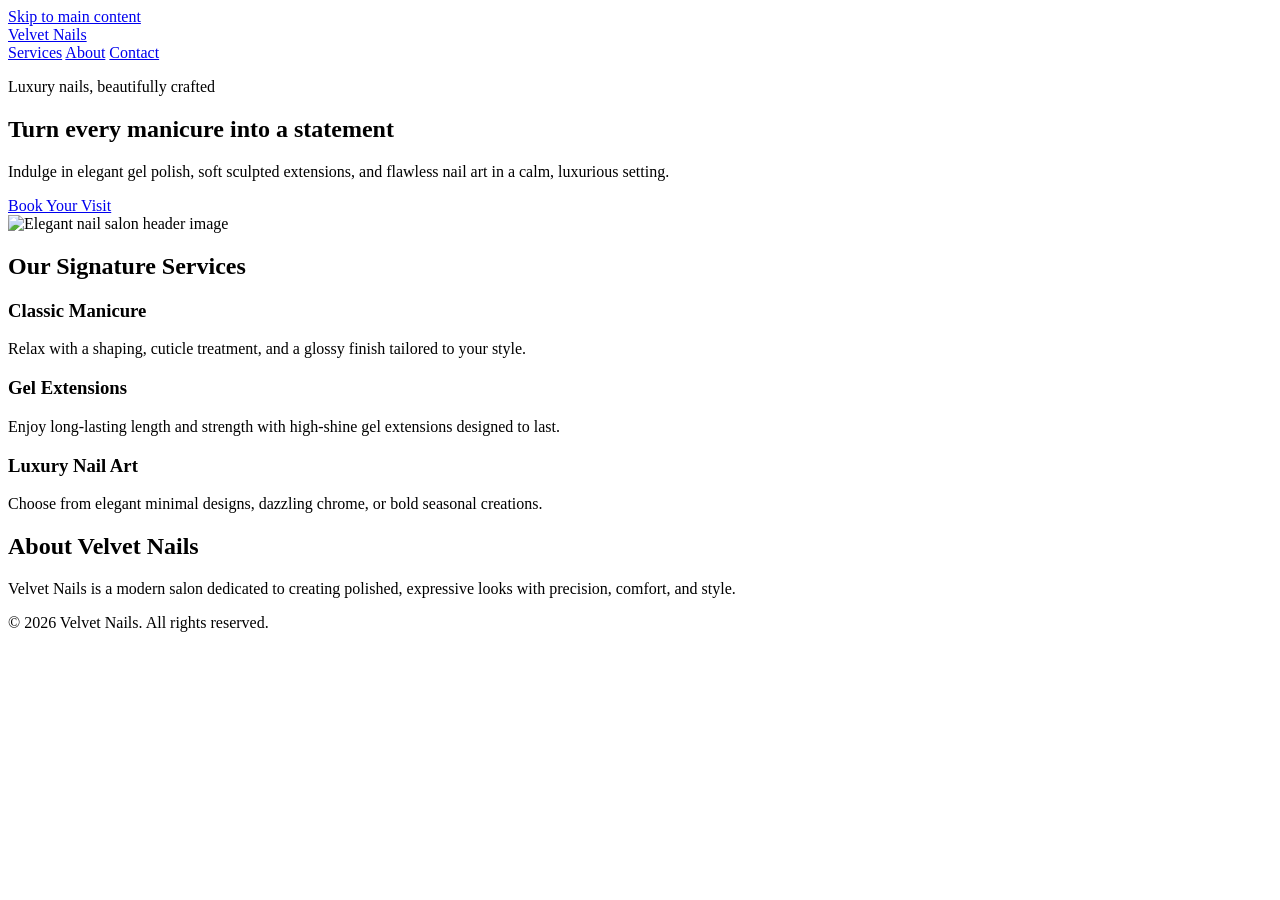
==== practise/index.html @ 0b9437a8 "Adding files and folders" ====
<!DOCTYPE html>
<html lang="en">
  <head>
    <meta charset="UTF-8" />
    <meta name="viewport" content="width=device-width, initial-scale=1.0" />
    <meta property="og:title" content="Velvet Nails Salon" />
    <meta property="og:description" content="Luxury nails, beautifully crafted in a calm and elegant salon setting." />
    <meta property="og:image" content="images/header.png" />
    <meta property="og:type" content="website" />
    <meta name="twitter:card" content="summary_large_image" />
    <meta name="twitter:title" content="Velvet Nails Salon" />
    <meta name="twitter:description" content="Luxury nails, beautifully crafted in a calm and elegant salon setting." />
    <meta name="twitter:image" content="images/header.png" />
    <title>Velvet Nails Salon</title>
    <link rel="stylesheet" href="../src/style.css" />
  </head>
  <body id="top">
    <a class="skip-link" href="#main-content">Skip to main content</a>
    <header class="navbar">
      <a class="brand" href="#top">Velvet Nails</a>
      <nav aria-label="Primary">
        <a href="#services">Services</a>
        <a href="#about">About</a>
        <a href="#contact">Contact</a>
      </nav>
    </header>

    <main id="main-content">
      <section class="hero" aria-labelledby="hero-title">
        <div class="hero-content">
          <div class="hero-text">
            <p class="eyebrow">Luxury nails, beautifully crafted</p>
            <h1 id="hero-title">Turn every manicure into a statement</h1>
            <p>
              Indulge in elegant gel polish, soft sculpted extensions, and flawless nail art in a calm, luxurious setting.
            </p>
            <a class="btn" href="#services">Book Your Visit</a>
          </div>
          <img
            class="hero-image"
            src="images/header.png"
            alt="Elegant nail salon header image"
          />
        </div>
      </section>

      <section id="services" class="features" aria-labelledby="services-title">
        <h2 id="services-title">Our Signature Services</h2>
        <div class="card-grid">
          <article class="card">
            <h3>Classic Manicure</h3>
            <p>Relax with a shaping, cuticle treatment, and a glossy finish tailored to your style.</p>
          </article>
          <article class="card">
            <h3>Gel Extensions</h3>
            <p>Enjoy long-lasting length and strength with high-shine gel extensions designed to last.</p>
          </article>
          <article class="card">
            <h3>Luxury Nail Art</h3>
            <p>Choose from elegant minimal designs, dazzling chrome, or bold seasonal creations.</p>
          </article>
        </div>
      </section>

      <section id="about" class="about" aria-labelledby="about-title">
        <h2 id="about-title">About Velvet Nails</h2>
        <p>
          Velvet Nails is a modern salon dedicated to creating polished, expressive looks with precision, comfort, and style.
        </p>
      </section>
    </main>

    <footer id="contact" class="footer">
      <p>© 2026 Velvet Nails. All rights reserved.</p>
    </footer>
  </body>
</html>
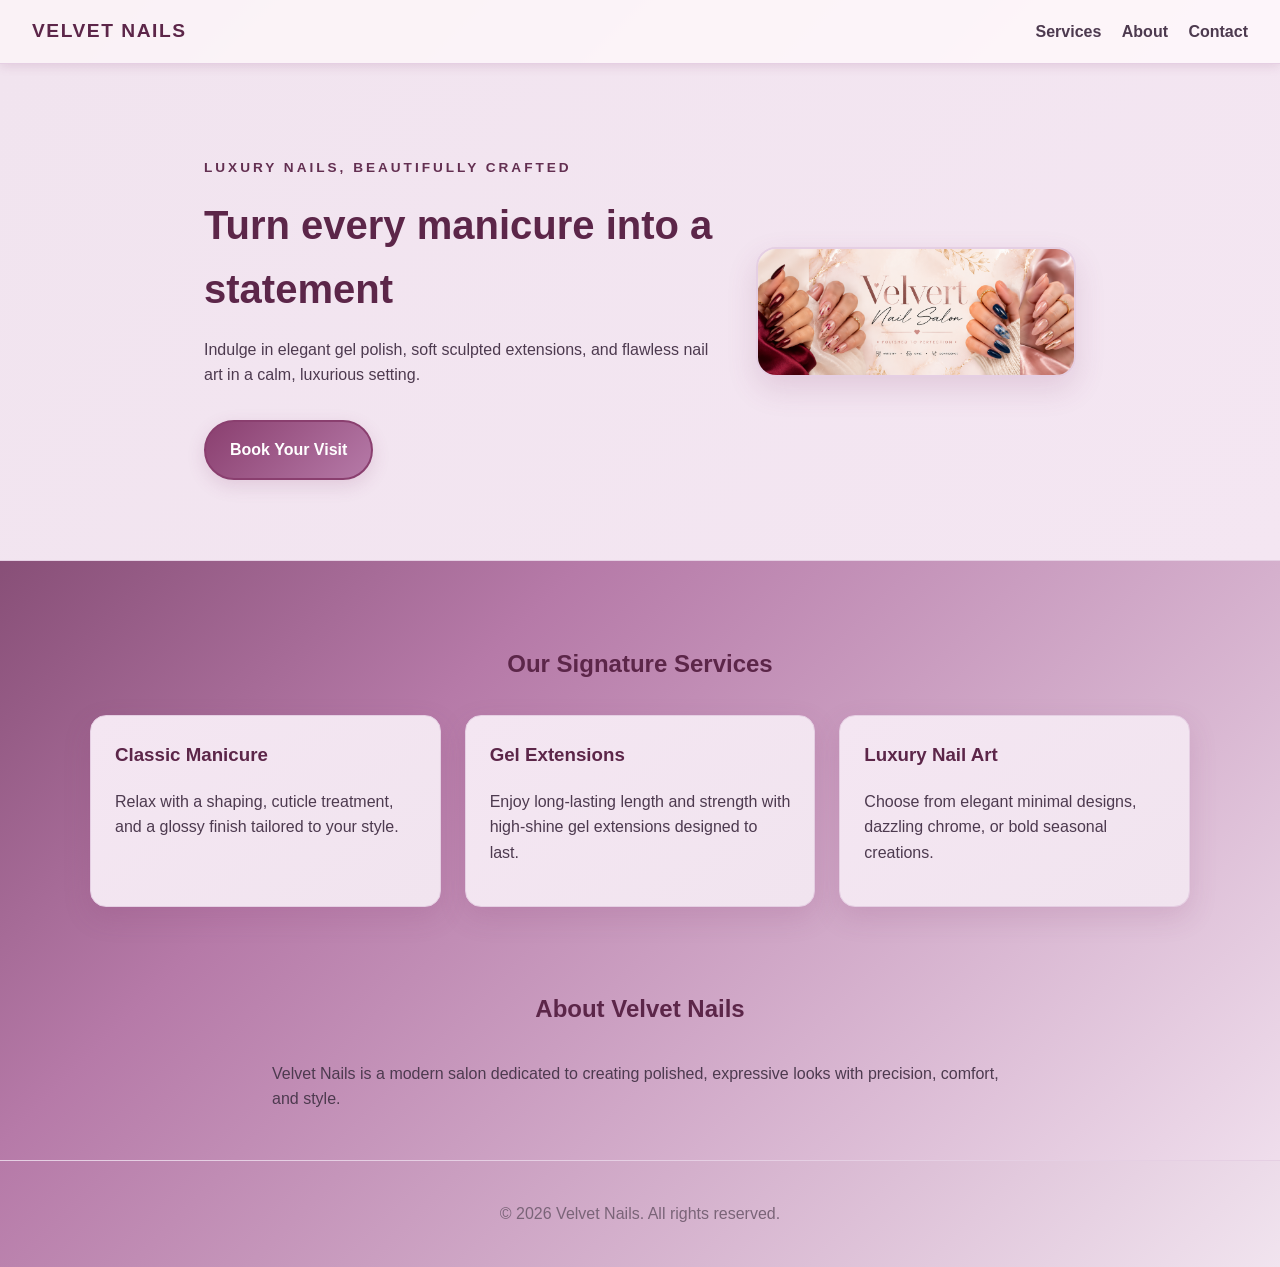
==== commit 8408652e: "Adding thumbnail" ====
--- a/practise/index.html
+++ b/practise/index.html
@@ -3,15 +3,13 @@
   <head>
     <meta charset="UTF-8" />
     <meta name="viewport" content="width=device-width, initial-scale=1.0" />
-    <meta property="og:title" content="Velvet Nails Salon" />
+    <title>Velvet Nails Salon</title>
+    <link rel="stylesheet" href="src/style.css">
+   <meta property="og:title" content="Velvet Nails Salon" />
     <meta property="og:description" content="Luxury nails, beautifully crafted in a calm and elegant salon setting." />
     <meta property="og:image" content="images/header.png" />
     <meta property="og:type" content="website" />
-    <meta name="twitter:card" content="summary_large_image" />
-    <meta name="twitter:title" content="Velvet Nails Salon" />
-    <meta name="twitter:description" content="Luxury nails, beautifully crafted in a calm and elegant salon setting." />
-    <meta name="twitter:image" content="images/header.png" />
-    <title>Velvet Nails Salon</title>
+    
     <link rel="stylesheet" href="../src/style.css" />
   </head>
   <body id="top">
--- a/src/style.css
+++ b/src/style.css
@@ -0,0 +1,307 @@
+:root {
+  color-scheme: light;
+  --bg: #f9f2f8;
+  --surface: #fffdfd;
+  --text: #4d3a4f;
+  --muted: #7a6478;
+  --accent: #d8b3d7;
+  --accent-dark: #8a3f6f;
+  --accent-strong: #a84e82;
+  --accent-soft: #f1e4ef;
+  --border: #e5cfe3;
+  --shadow: rgba(138, 63, 111, 0.16);
+  --velvet-deep: #5c2649;
+  --velvet-mid: #b67aa8;
+  --velvet-light: #f4e6f2;
+}
+
+* {
+  box-sizing: border-box;
+}
+
+html {
+  scroll-behavior: smooth;
+}
+
+body {
+  margin: 0;
+  font-family: Arial, Helvetica, sans-serif;
+  line-height: 1.6;
+  color: var(--text);
+  background: linear-gradient(135deg, var(--velvet-deep) 0%, var(--velvet-mid) 45%, var(--velvet-light) 100%);
+}
+
+a:hover,
+a:focus-visible,
+.btn:hover,
+.btn:focus-visible {
+  transition: all 0.2s ease;
+}
+
+a:focus-visible,
+.btn:focus-visible {
+  outline: 3px solid var(--accent-dark);
+  outline-offset: 3px;
+}
+
+.skip-link {
+  position: absolute;
+  left: -9999px;
+  top: auto;
+  background: var(--accent-dark);
+  color: #fff;
+  padding: 0.75rem 1rem;
+  z-index: 1000;
+  border-radius: 0 0 0.5rem 0;
+}
+
+.skip-link:focus {
+  left: 0;
+  top: 0;
+}
+
+.navbar {
+  position: sticky;
+  top: 0;
+  z-index: 10;
+  display: flex;
+  justify-content: space-between;
+  align-items: center;
+  padding: 1rem 2rem;
+  background: rgba(255, 249, 252, 0.97);
+  border-bottom: 1px solid var(--border);
+  box-shadow: 0 2px 10px var(--shadow);
+}
+
+.brand {
+  font-size: 1.2rem;
+  font-weight: 700;
+  color: var(--velvet-deep);
+  text-decoration: none;
+  letter-spacing: 0.08em;
+  text-transform: uppercase;
+}
+
+nav a {
+  margin-left: 1rem;
+  color: var(--text);
+  text-decoration: none;
+  font-weight: 600;
+}
+
+nav a:hover,
+nav a:focus-visible {
+  color: var(--velvet-deep);
+}
+
+.hero {
+  padding: 5rem 2rem;
+  background: linear-gradient(135deg, var(--accent-soft) 0%, var(--velvet-light) 100%);
+  color: var(--text);
+  text-align: center;
+  border-bottom: 1px solid var(--border);
+}
+
+.hero-content {
+  max-width: 1100px;
+  margin: 0 auto;
+  display: flex;
+  align-items: center;
+  justify-content: center;
+  gap: 2rem;
+  text-align: left;
+}
+
+.hero-text {
+  flex: 1 1 0;
+  max-width: 520px;
+}
+
+.hero-image {
+  flex: 0 0 320px;
+  max-width: 320px;
+  width: 100%;
+  height: auto;
+  border-radius: 1.25rem;
+  box-shadow: 0 12px 30px var(--shadow);
+  border: 2px solid var(--border);
+}
+
+.eyebrow {
+  text-transform: uppercase;
+  letter-spacing: 0.22em;
+  font-size: 0.85rem;
+  font-weight: 700;
+  color: var(--velvet-deep);
+  opacity: 0.95;
+}
+
+.hero h1 {
+  font-size: 2.5rem;
+  margin: 0.3rem 0 1rem;
+  color: var(--velvet-deep);
+}
+
+.btn {
+  display: inline-block;
+  margin-top: 1rem;
+  padding: 0.95rem 1.5rem;
+  background: linear-gradient(135deg, var(--accent-dark), var(--velvet-mid));
+  color: #fff;
+  border: 2px solid var(--accent-dark);
+  border-radius: 999px;
+  text-decoration: none;
+  font-weight: 700;
+  box-shadow: 0 6px 18px var(--shadow);
+}
+
+.btn:hover,
+.btn:focus-visible {
+  background: linear-gradient(135deg, var(--velvet-mid), var(--accent-dark));
+  border-color: var(--velvet-mid);
+}
+
+.features {
+  padding: 4rem 2rem;
+}
+
+.features h2,
+.about h2 {
+  text-align: center;
+  margin-bottom: 2rem;
+  color: var(--velvet-deep);
+}
+
+.card-grid {
+  display: grid;
+  grid-template-columns: repeat(3, minmax(0, 1fr));
+  gap: 1.5rem;
+  max-width: 1100px;
+  margin: 0 auto;
+}
+
+.card {
+  padding: 1.5rem;
+  background: linear-gradient(145deg, var(--velvet-light) 0%, var(--accent-soft) 100%);
+  border: 1px solid var(--border);
+  border-radius: 1rem;
+  box-shadow: 0 10px 28px var(--shadow);
+
+
+}
+
+.card h3 {
+  margin-top: 0;
+  color: var(--velvet-deep);
+}
+
+.about {
+  max-width: 800px;
+  margin: 0 auto 3rem;
+  padding: 0 2rem;
+  color: var(--text);
+}
+
+.footer {
+  text-align: center;
+  padding: 1.5rem 2rem;
+  color: var(--muted);
+  background: linear-gradient(135deg, var(--velvet-mid) 0%, var(--accent-soft) 100%);
+  border-top: 1px solid var(--border);
+}
+
+@media (max-width: 900px) {
+  .card-grid {
+    grid-template-columns: repeat(2, minmax(0, 1fr));
+  }
+
+  .hero-content {
+    flex-direction: column;
+    text-align: center;
+  }
+
+  .hero-text {
+    max-width: 680px;
+  }
+
+  .hero-image {
+    flex-basis: auto;
+    max-width: 280px;
+  }
+}
+
+@media (max-width: 768px) {
+  .navbar {
+    flex-direction: column;
+    align-items: flex-start;
+    gap: 0.6rem;
+    padding: 1rem 1.25rem;
+  }
+
+  nav {
+    display: flex;
+    flex-wrap: wrap;
+    gap: 0.75rem 1rem;
+  }
+
+  nav a {
+    margin-left: 0;
+  }
+
+  .hero {
+    padding: 4rem 1.25rem;
+  }
+
+  .hero h1 {
+    font-size: 2rem;
+  }
+
+  .features,
+  .about {
+    padding-left: 1.25rem;
+    padding-right: 1.25rem;
+  }
+
+  .card-grid {
+    grid-template-columns: 1fr;
+  }
+
+  .card {
+    padding: 1.25rem;
+  }
+}
+
+@media (max-width: 480px) {
+  .brand {
+    font-size: 1.05rem;
+  }
+
+  .hero {
+    padding: 3rem 1rem;
+  }
+
+  .hero h1 {
+    font-size: 1.7rem;
+  }
+
+  .eyebrow {
+    font-size: 0.75rem;
+    letter-spacing: 0.16em;
+  }
+
+  .btn {
+    width: 100%;
+    text-align: center;
+  }
+
+  .navbar {
+    padding: 0.9rem 1rem;
+  }
+
+  .features,
+  .about,
+  .footer {
+    padding-left: 1rem;
+    padding-right: 1rem;
+  }
+}
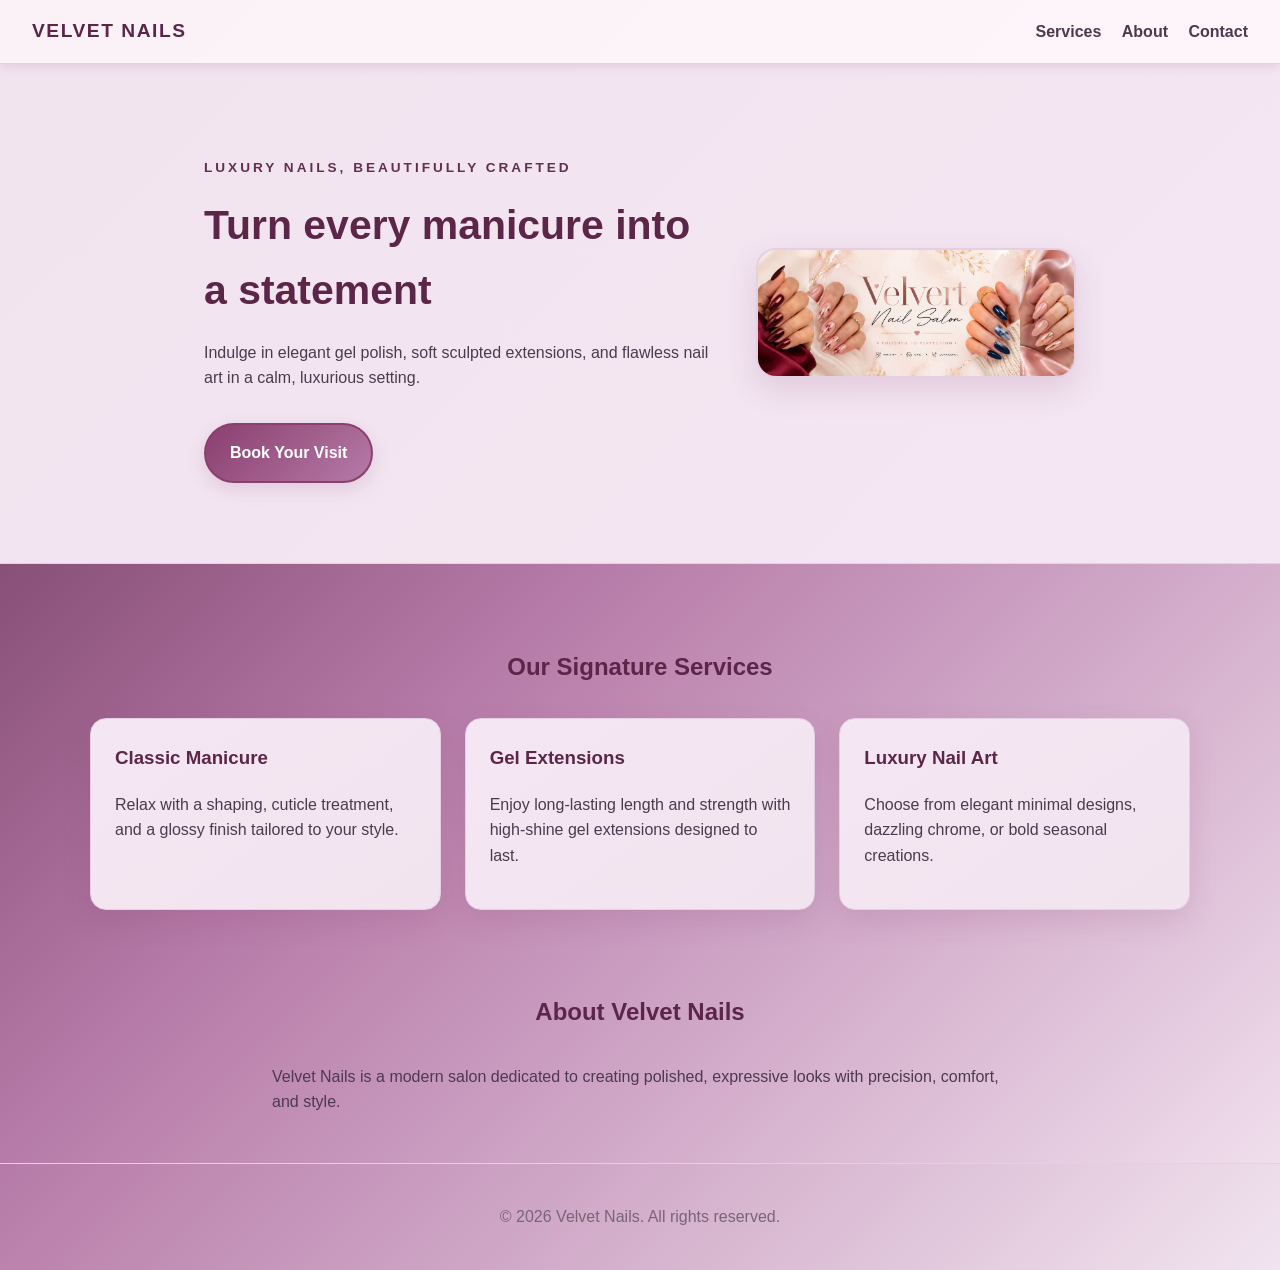
==== commit 2df6523a: "Adding thumbnail" ====
--- a/practise/index.html
+++ b/practise/index.html
@@ -4,13 +4,19 @@
     <meta charset="UTF-8" />
     <meta name="viewport" content="width=device-width, initial-scale=1.0" />
     <title>Velvet Nails Salon</title>
-    <link rel="stylesheet" href="src/style.css">
-   <meta property="og:title" content="Velvet Nails Salon" />
-    <meta property="og:description" content="Luxury nails, beautifully crafted in a calm and elegant salon setting." />
-    <meta property="og:image" content="images/header.png" />
+    <link rel="stylesheet" href="../src/style.css" />
+    <meta property="og:image" content="images/thumbnail.jpeg" />
+    <meta property="og:image:alt" content="Elegant nail salon header image" />
+    <meta property="og:image:width" content="1200" />
+    <meta property="og:image:height" content="600" />
+
+    <!-- <meta name="description" content="Velvet Nails Salon offers luxury manicures, gel extensions, and elegant nail art in a calm salon setting." />
+    <meta property="og:title" content="Velvet Nails Salon" />
     <meta property="og:type" content="website" />
+    <meta name="twitter:card" content="summary_large_image" />
+    <meta name="twitter:image" content="images/thumbnail.jpeg" /> -->
     
-    <link rel="stylesheet" href="../src/style.css" />
+    
   </head>
   <body id="top">
     <a class="skip-link" href="#main-content">Skip to main content</a>
@@ -38,6 +44,7 @@
             class="hero-image"
             src="images/header.png"
             alt="Elegant nail salon header image"
+            loading="eager"
           />
         </div>
       </section>
--- a/src/style.css
+++ b/src/style.css
@@ -29,6 +29,7 @@
   line-height: 1.6;
   color: var(--text);
   background: linear-gradient(135deg, var(--velvet-deep) 0%, var(--velvet-mid) 45%, var(--velvet-light) 100%);
+  min-height: 100vh;
 }
 
 a:hover,
@@ -42,6 +43,12 @@
 .btn:focus-visible {
   outline: 3px solid var(--accent-dark);
   outline-offset: 3px;
+}
+
+img {
+  max-width: 100%;
+  height: auto;
+  display: block;
 }
 
 .skip-link {
@@ -100,6 +107,7 @@
   color: var(--text);
   text-align: center;
   border-bottom: 1px solid var(--border);
+  overflow: hidden;
 }
 
 .hero-content {
@@ -137,7 +145,7 @@
 }
 
 .hero h1 {
-  font-size: 2.5rem;
+  font-size: clamp(1.8rem, 3.2vw, 2.6rem);
   margin: 0.3rem 0 1rem;
   color: var(--velvet-deep);
 }
@@ -186,8 +194,6 @@
   border: 1px solid var(--border);
   border-radius: 1rem;
   box-shadow: 0 10px 28px var(--shadow);
-
-
 }
 
 .card h3 {
@@ -304,4 +310,4 @@
     padding-left: 1rem;
     padding-right: 1rem;
   }
-}
+}
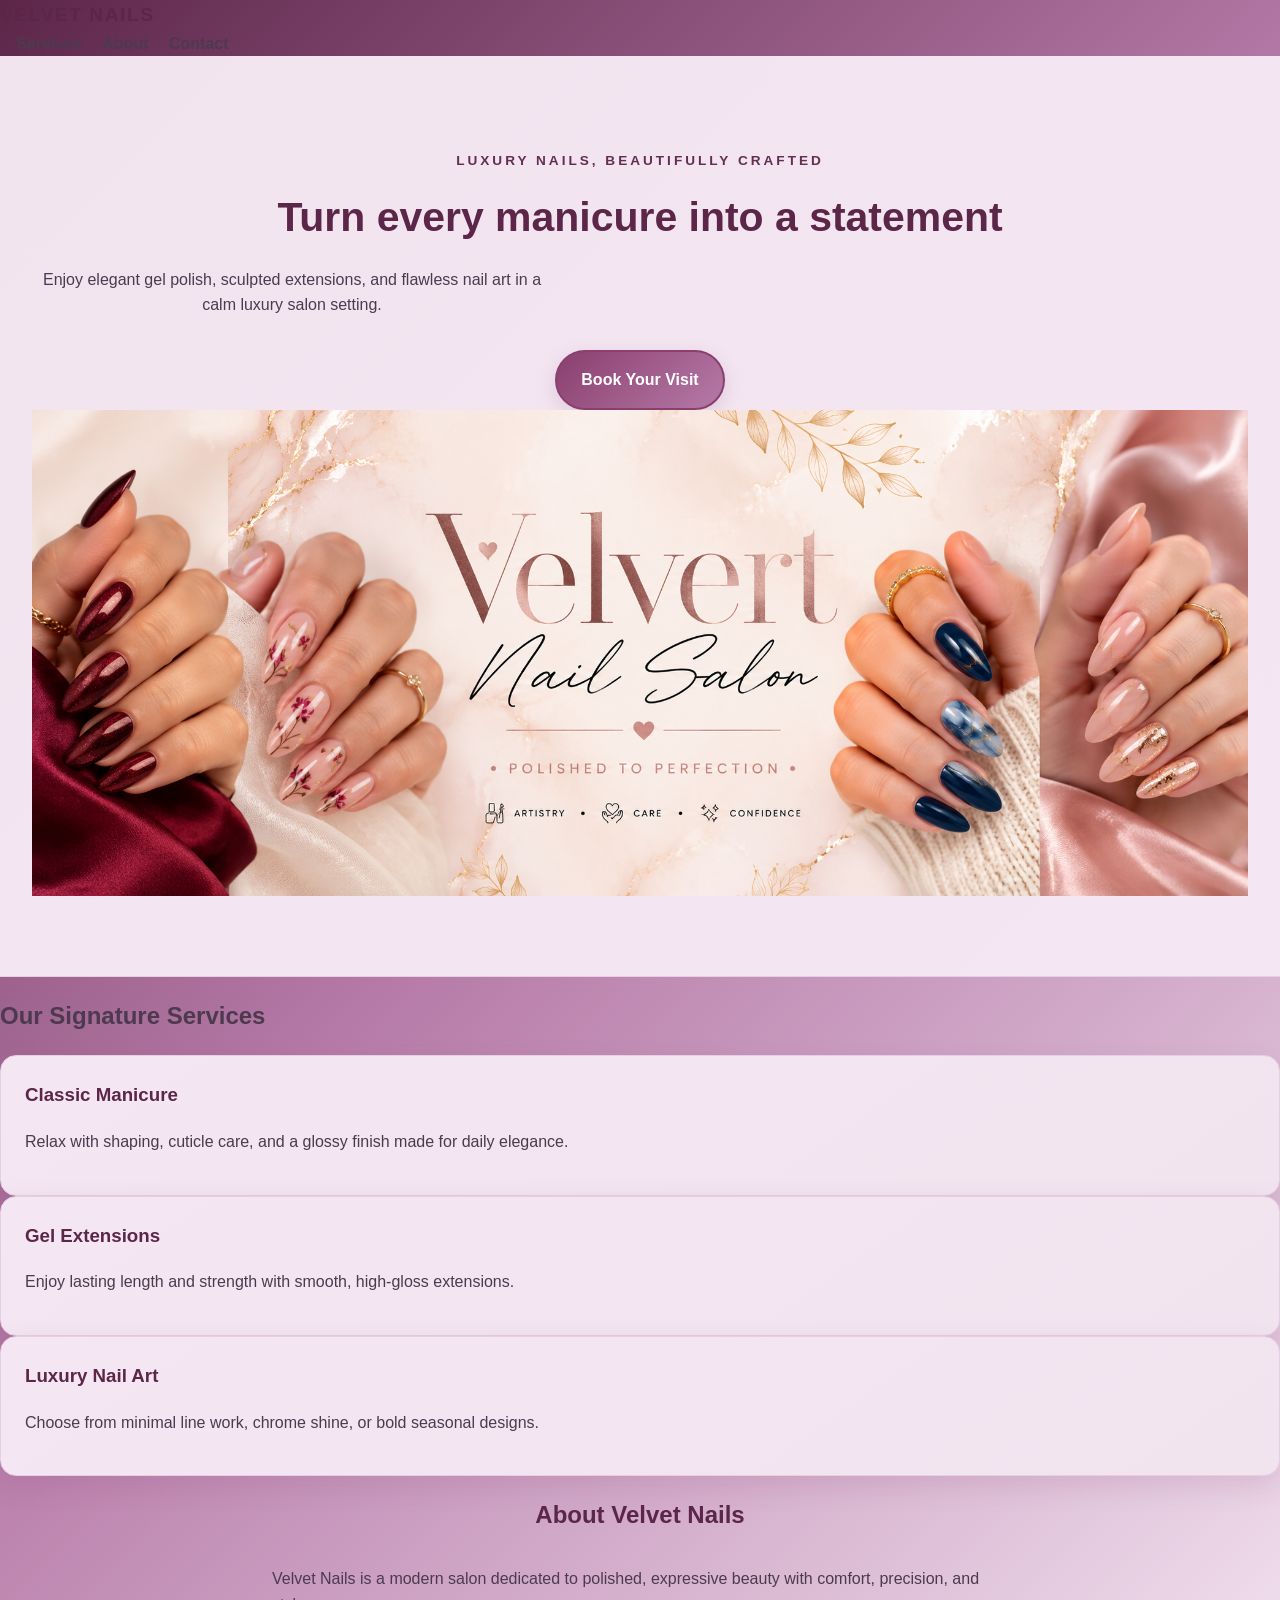
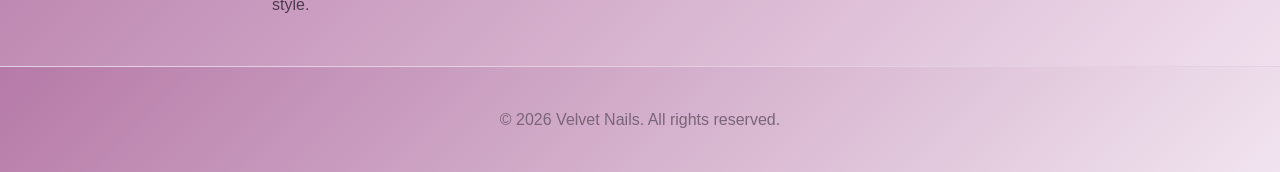
==== commit 7b99a9c8: "Adding all changes" ====
--- a/practise/index.html
+++ b/practise/index.html
@@ -3,80 +3,85 @@
   <head>
     <meta charset="UTF-8" />
     <meta name="viewport" content="width=device-width, initial-scale=1.0" />
+    <meta name="description" content="Velvet Nails Salon offers luxury manicures, gel extensions, and elegant nail art in a calm salon setting." />
+    <meta property="og:title" content="Velvet Nails Salon" />
+    <meta property="og:description" content="Luxury nails, beautifully crafted in a calm and elegant salon setting." />
+    <meta property="og:image" content="https://lindal23.github.io/practiseAgenticAI/practise/images/thumbnail.jpg" />
+    <meta property="og:type" content="website" />
     <title>Velvet Nails Salon</title>
     <link rel="stylesheet" href="../src/style.css" />
-    <meta property="og:image" content="images/thumbnail.jpeg" />
-    <meta property="og:image:alt" content="Elegant nail salon header image" />
-    <meta property="og:image:width" content="1200" />
-    <meta property="og:image:height" content="600" />
-
-    <!-- <meta name="description" content="Velvet Nails Salon offers luxury manicures, gel extensions, and elegant nail art in a calm salon setting." />
-    <meta property="og:title" content="Velvet Nails Salon" />
-    <meta property="og:type" content="website" />
-    <meta name="twitter:card" content="summary_large_image" />
-    <meta name="twitter:image" content="images/thumbnail.jpeg" /> -->
-    
-    
   </head>
   <body id="top">
     <a class="skip-link" href="#main-content">Skip to main content</a>
-    <header class="navbar">
-      <a class="brand" href="#top">Velvet Nails</a>
-      <nav aria-label="Primary">
-        <a href="#services">Services</a>
-        <a href="#about">About</a>
-        <a href="#contact">Contact</a>
-      </nav>
+
+    <header class="site-header">
+      <div class="container nav-wrap">
+        <a class="brand" href="#top">Velvet Nails</a>
+        <input type="checkbox" id="nav-toggle" class="nav-toggle" hidden />
+        <label class="menu-toggle" for="nav-toggle" aria-label="Toggle navigation">
+          <span></span>
+          <span></span>
+          <span></span>
+        </label>
+        <nav class="nav-links" aria-label="Primary navigation">
+          <a href="#services">Services</a>
+          <a href="#about">About</a>
+          <a href="#contact">Contact</a>
+        </nav>
+      </div>
     </header>
 
     <main id="main-content">
       <section class="hero" aria-labelledby="hero-title">
-        <div class="hero-content">
-          <div class="hero-text">
+        <div class="container hero-grid">
+          <div class="hero-copy">
             <p class="eyebrow">Luxury nails, beautifully crafted</p>
             <h1 id="hero-title">Turn every manicure into a statement</h1>
-            <p>
-              Indulge in elegant gel polish, soft sculpted extensions, and flawless nail art in a calm, luxurious setting.
+            <p class="hero-text">
+              Enjoy elegant gel polish, sculpted extensions, and flawless nail art in a calm luxury salon setting.
             </p>
             <a class="btn" href="#services">Book Your Visit</a>
           </div>
-          <img
-            class="hero-image"
-            src="images/header.png"
-            alt="Elegant nail salon header image"
-            loading="eager"
-          />
+          <div class="hero-media">
+            <img src="images/header.png" alt="Luxury nail salon treatment setup" loading="eager" />
+          </div>
         </div>
       </section>
 
-      <section id="services" class="features" aria-labelledby="services-title">
-        <h2 id="services-title">Our Signature Services</h2>
-        <div class="card-grid">
-          <article class="card">
-            <h3>Classic Manicure</h3>
-            <p>Relax with a shaping, cuticle treatment, and a glossy finish tailored to your style.</p>
-          </article>
-          <article class="card">
-            <h3>Gel Extensions</h3>
-            <p>Enjoy long-lasting length and strength with high-shine gel extensions designed to last.</p>
-          </article>
-          <article class="card">
-            <h3>Luxury Nail Art</h3>
-            <p>Choose from elegant minimal designs, dazzling chrome, or bold seasonal creations.</p>
-          </article>
+      <section id="services" class="section" aria-labelledby="services-title">
+        <div class="container">
+          <h2 id="services-title" class="section-title">Our Signature Services</h2>
+          <div class="feature-grid">
+            <article class="card">
+              <h3>Classic Manicure</h3>
+              <p>Relax with shaping, cuticle care, and a glossy finish made for daily elegance.</p>
+            </article>
+            <article class="card">
+              <h3>Gel Extensions</h3>
+              <p>Enjoy lasting length and strength with smooth, high-gloss extensions.</p>
+            </article>
+            <article class="card">
+              <h3>Luxury Nail Art</h3>
+              <p>Choose from minimal line work, chrome shine, or bold seasonal designs.</p>
+            </article>
+          </div>
         </div>
       </section>
 
-      <section id="about" class="about" aria-labelledby="about-title">
-        <h2 id="about-title">About Velvet Nails</h2>
-        <p>
-          Velvet Nails is a modern salon dedicated to creating polished, expressive looks with precision, comfort, and style.
-        </p>
+      <section id="about" class="section about" aria-labelledby="about-title">
+        <div class="container about-box">
+          <h2 id="about-title" class="section-title">About Velvet Nails</h2>
+          <p>
+            Velvet Nails is a modern salon dedicated to polished, expressive beauty with comfort, precision, and style.
+          </p>
+        </div>
       </section>
     </main>
 
     <footer id="contact" class="footer">
-      <p>© 2026 Velvet Nails. All rights reserved.</p>
+      <div class="container">
+        <p>© 2026 Velvet Nails. All rights reserved.</p>
+      </div>
     </footer>
   </body>
 </html>
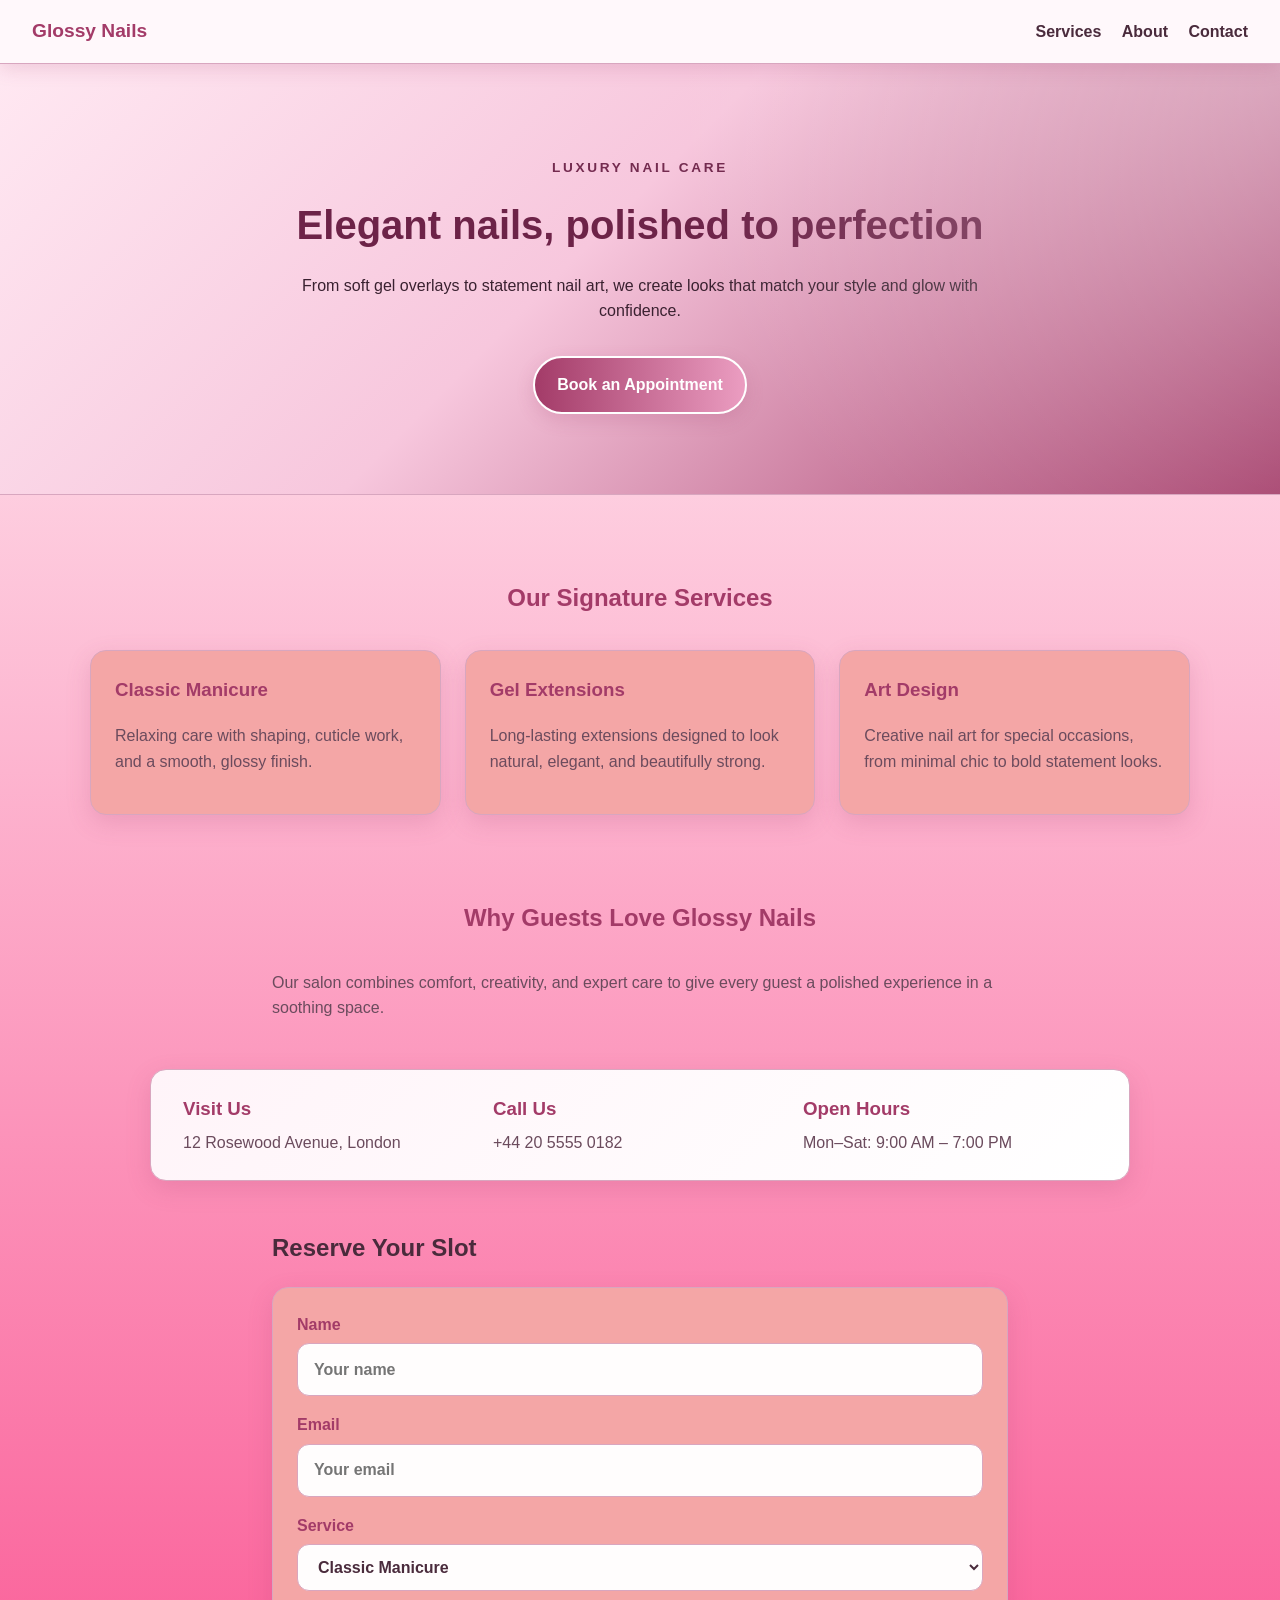
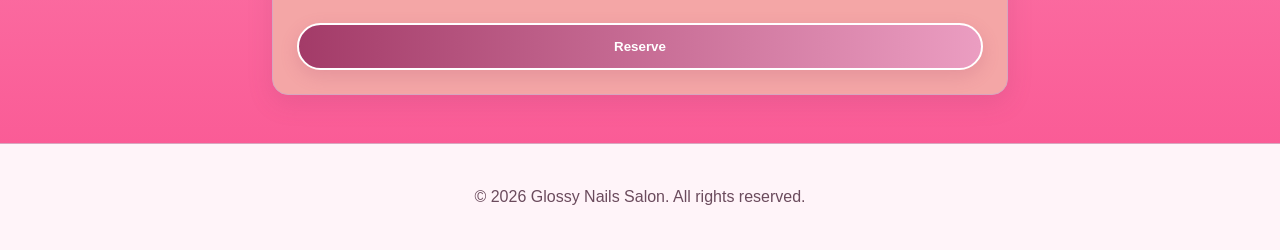
==== commit c9fb9b21: "Adding all changes" ====
--- a/practise/index.html
+++ b/practise/index.html
@@ -3,85 +3,98 @@
   <head>
     <meta charset="UTF-8" />
     <meta name="viewport" content="width=device-width, initial-scale=1.0" />
-    <meta name="description" content="Velvet Nails Salon offers luxury manicures, gel extensions, and elegant nail art in a calm salon setting." />
-    <meta property="og:title" content="Velvet Nails Salon" />
-    <meta property="og:description" content="Luxury nails, beautifully crafted in a calm and elegant salon setting." />
-    <meta property="og:image" content="https://lindal23.github.io/practiseAgenticAI/practise/images/thumbnail.jpg" />
-    <meta property="og:type" content="website" />
-    <title>Velvet Nails Salon</title>
+    <title>Glossy Nails Salon</title>
     <link rel="stylesheet" href="../src/style.css" />
   </head>
   <body id="top">
     <a class="skip-link" href="#main-content">Skip to main content</a>
-
-    <header class="site-header">
-      <div class="container nav-wrap">
-        <a class="brand" href="#top">Velvet Nails</a>
-        <input type="checkbox" id="nav-toggle" class="nav-toggle" hidden />
-        <label class="menu-toggle" for="nav-toggle" aria-label="Toggle navigation">
-          <span></span>
-          <span></span>
-          <span></span>
-        </label>
-        <nav class="nav-links" aria-label="Primary navigation">
-          <a href="#services">Services</a>
-          <a href="#about">About</a>
-          <a href="#contact">Contact</a>
-        </nav>
-      </div>
+    <header class="navbar">
+      <a class="brand" href="#top">Glossy Nails</a>
+      <nav aria-label="Primary">
+        <a href="#services">Services</a>
+        <a href="#about">About</a>
+        <a href="#contact">Contact</a>
+      </nav>
     </header>
 
     <main id="main-content">
       <section class="hero" aria-labelledby="hero-title">
-        <div class="container hero-grid">
-          <div class="hero-copy">
-            <p class="eyebrow">Luxury nails, beautifully crafted</p>
-            <h1 id="hero-title">Turn every manicure into a statement</h1>
-            <p class="hero-text">
-              Enjoy elegant gel polish, sculpted extensions, and flawless nail art in a calm luxury salon setting.
-            </p>
-            <a class="btn" href="#services">Book Your Visit</a>
-          </div>
-          <div class="hero-media">
-            <img src="images/header.png" alt="Luxury nail salon treatment setup" loading="eager" />
-          </div>
+        <div class="hero-content">
+          <p class="eyebrow">Luxury nail care</p>
+          <h1 id="hero-title">Elegant nails, polished to perfection</h1>
+          <p>
+            From soft gel overlays to statement nail art, we create looks that match your style and glow with confidence.
+          </p>
+          <a class="btn" href="#booking">Book an Appointment</a>
         </div>
       </section>
 
-      <section id="services" class="section" aria-labelledby="services-title">
-        <div class="container">
-          <h2 id="services-title" class="section-title">Our Signature Services</h2>
-          <div class="feature-grid">
-            <article class="card">
-              <h3>Classic Manicure</h3>
-              <p>Relax with shaping, cuticle care, and a glossy finish made for daily elegance.</p>
-            </article>
-            <article class="card">
-              <h3>Gel Extensions</h3>
-              <p>Enjoy lasting length and strength with smooth, high-gloss extensions.</p>
-            </article>
-            <article class="card">
-              <h3>Luxury Nail Art</h3>
-              <p>Choose from minimal line work, chrome shine, or bold seasonal designs.</p>
-            </article>
-          </div>
+      <section id="services" class="features" aria-labelledby="services-title">
+        <h2 id="services-title">Our Signature Services</h2>
+        <div class="card-grid">
+          <article class="card">
+            <h3>Classic Manicure</h3>
+            <p>Relaxing care with shaping, cuticle work, and a smooth, glossy finish.</p>
+          </article>
+          <article class="card">
+            <h3>Gel Extensions</h3>
+            <p>Long-lasting extensions designed to look natural, elegant, and beautifully strong.</p>
+          </article>
+          <article class="card">
+            <h3>Art Design</h3>
+            <p>Creative nail art for special occasions, from minimal chic to bold statement looks.</p>
+          </article>
         </div>
       </section>
 
-      <section id="about" class="section about" aria-labelledby="about-title">
-        <div class="container about-box">
-          <h2 id="about-title" class="section-title">About Velvet Nails</h2>
-          <p>
-            Velvet Nails is a modern salon dedicated to polished, expressive beauty with comfort, precision, and style.
-          </p>
+      <section id="about" class="about" aria-labelledby="about-title">
+        <h2 id="about-title">Why Guests Love Glossy Nails</h2>
+        <p>
+          Our salon combines comfort, creativity, and expert care to give every guest a polished experience in a soothing space.
+        </p>
+      </section>
+
+      <section class="contact-card" aria-label="Salon contact details">
+        <div>
+          <h3>Visit Us</h3>
+          <p>12 Rosewood Avenue, London</p>
         </div>
+        <div>
+          <h3>Call Us</h3>
+          <p>+44 20 5555 0182</p>
+        </div>
+        <div>
+          <h3>Open Hours</h3>
+          <p>Mon–Sat: 9:00 AM – 7:00 PM</p>
+        </div>
+      </section>
+
+      <section id="booking" class="booking" aria-labelledby="booking-title">
+        <h2 id="booking-title">Reserve Your Slot</h2>
+        <form class="booking-form">
+          <label>
+            Name
+            <input type="text" name="name" placeholder="Your name" />
+          </label>
+          <label>
+            Email
+            <input type="email" name="email" placeholder="Your email" />
+          </label>
+          <label>
+            Service
+            <select name="service">
+              <option>Classic Manicure</option>
+              <option>Gel Extensions</option>
+              <option>Art Design</option>
+            </select>
+          </label>
+          <button type="submit" class="btn">Reserve</button>
+        </form>
       </section>
     </main>
 
     <footer id="contact" class="footer">
-      <div class="container">
-        <p>© 2026 Velvet Nails. All rights reserved.</p>
-      </div>
+      <p>© 2026 Glossy Nails Salon. All rights reserved.</p>
     </footer>
   </body>
 </html>
--- a/src/style.css
+++ b/src/style.css
@@ -1,18 +1,15 @@
 :root {
   color-scheme: light;
-  --bg: #f9f2f8;
-  --surface: #fffdfd;
-  --text: #4d3a4f;
-  --muted: #7a6478;
-  --accent: #d8b3d7;
-  --accent-dark: #8a3f6f;
-  --accent-strong: #a84e82;
-  --accent-soft: #f1e4ef;
-  --border: #e5cfe3;
-  --shadow: rgba(138, 63, 111, 0.16);
-  --velvet-deep: #5c2649;
-  --velvet-mid: #b67aa8;
-  --velvet-light: #f4e6f2;
+  --bg: #fa5290;
+  --surface: #f4a6a6;
+  --text: #4a2b3c;
+  --muted: #6b4b5d;
+  --accent: #eb9dc1;
+  --accent-dark: #a33b68;
+  --accent-strong: #c94a7c;
+  --accent-soft: #fde8f1;
+  --border: #d8a6bf;
+  --shadow: rgba(163, 59, 104, 0.18);
 }
 
 * {
@@ -25,11 +22,10 @@
 
 body {
   margin: 0;
-  font-family: Arial, Helvetica, sans-serif;
+  font-family: "Segoe UI", "Trebuchet MS", Arial, sans-serif;
   line-height: 1.6;
   color: var(--text);
-  background: linear-gradient(135deg, var(--velvet-deep) 0%, var(--velvet-mid) 45%, var(--velvet-light) 100%);
-  min-height: 100vh;
+  background: linear-gradient(180deg, #fffafc 0%, var(--bg) 100%);
 }
 
 a:hover,
@@ -45,18 +41,12 @@
   outline-offset: 3px;
 }
 
-img {
-  max-width: 100%;
-  height: auto;
-  display: block;
-}
-
 .skip-link {
   position: absolute;
   left: -9999px;
   top: auto;
   background: var(--accent-dark);
-  color: #fff;
+  color: #ffffff;
   padding: 0.75rem 1rem;
   z-index: 1000;
   border-radius: 0 0 0.5rem 0;
@@ -75,18 +65,16 @@
   justify-content: space-between;
   align-items: center;
   padding: 1rem 2rem;
-  background: rgba(255, 249, 252, 0.97);
+  background: rgba(255, 248, 251, 0.95);
   border-bottom: 1px solid var(--border);
-  box-shadow: 0 2px 10px var(--shadow);
+  box-shadow: 0 4px 18px var(--shadow);
 }
 
 .brand {
   font-size: 1.2rem;
   font-weight: 700;
-  color: var(--velvet-deep);
+  color: var(--accent-dark);
   text-decoration: none;
-  letter-spacing: 0.08em;
-  text-transform: uppercase;
 }
 
 nav a {
@@ -98,75 +86,65 @@
 
 nav a:hover,
 nav a:focus-visible {
-  color: var(--velvet-deep);
+  color: var(--accent-dark);
 }
 
 .hero {
   padding: 5rem 2rem;
-  background: linear-gradient(135deg, var(--accent-soft) 0%, var(--velvet-light) 100%);
-  color: var(--text);
+  background: linear-gradient(135deg, #ffe8f2 0%, #f7c7dd 45%, var(--accent-dark) 100%);
+  color: #3a2130;
   text-align: center;
   border-bottom: 1px solid var(--border);
+  position: relative;
   overflow: hidden;
 }
 
+.hero::before {
+  content: "";
+  position: absolute;
+  inset: 0;
+  background: radial-gradient(circle at top right, rgba(255,255,255,0.35), transparent 45%);
+  pointer-events: none;
+}
+
 .hero-content {
-  max-width: 1100px;
+  max-width: 700px;
   margin: 0 auto;
-  display: flex;
-  align-items: center;
-  justify-content: center;
-  gap: 2rem;
-  text-align: left;
-}
-
-.hero-text {
-  flex: 1 1 0;
-  max-width: 520px;
-}
-
-.hero-image {
-  flex: 0 0 320px;
-  max-width: 320px;
-  width: 100%;
-  height: auto;
-  border-radius: 1.25rem;
-  box-shadow: 0 12px 30px var(--shadow);
-  border: 2px solid var(--border);
 }
 
 .eyebrow {
   text-transform: uppercase;
-  letter-spacing: 0.22em;
+  letter-spacing: 0.2em;
   font-size: 0.85rem;
   font-weight: 700;
-  color: var(--velvet-deep);
+  color: #6d2348;
   opacity: 0.95;
 }
 
 .hero h1 {
-  font-size: clamp(1.8rem, 3.2vw, 2.6rem);
+  font-size: 2.5rem;
   margin: 0.3rem 0 1rem;
-  color: var(--velvet-deep);
+  color: #6d2348;
 }
 
 .btn {
   display: inline-block;
   margin-top: 1rem;
-  padding: 0.95rem 1.5rem;
-  background: linear-gradient(135deg, var(--accent-dark), var(--velvet-mid));
-  color: #fff;
-  border: 2px solid var(--accent-dark);
+  padding: 0.9rem 1.4rem;
+  background: linear-gradient(90deg, var(--accent-dark), var(--accent));
+  color: #ffffff;
+  border: 2px solid #ffffff;
   border-radius: 999px;
   text-decoration: none;
   font-weight: 700;
   box-shadow: 0 6px 18px var(--shadow);
+  cursor: pointer;
 }
 
 .btn:hover,
 .btn:focus-visible {
-  background: linear-gradient(135deg, var(--velvet-mid), var(--accent-dark));
-  border-color: var(--velvet-mid);
+  background: linear-gradient(90deg, var(--accent), var(--accent-dark));
+  transform: translateY(-2px);
 }
 
 .features {
@@ -177,7 +155,7 @@
 .about h2 {
   text-align: center;
   margin-bottom: 2rem;
-  color: var(--velvet-deep);
+  color: var(--accent-dark);
 }
 
 .card-grid {
@@ -190,29 +168,95 @@
 
 .card {
   padding: 1.5rem;
-  background: linear-gradient(145deg, var(--velvet-light) 0%, var(--accent-soft) 100%);
+  background: var(--surface);
   border: 1px solid var(--border);
   border-radius: 1rem;
-  box-shadow: 0 10px 28px var(--shadow);
+  box-shadow: 0 8px 24px var(--shadow);
 }
 
 .card h3 {
   margin-top: 0;
-  color: var(--velvet-deep);
-}
-
-.about {
+  color: var(--accent-dark);
+}
+
+.card p {
+  color: var(--muted);
+}
+
+.about,
+.booking {
   max-width: 800px;
   margin: 0 auto 3rem;
   padding: 0 2rem;
   color: var(--text);
 }
 
+.contact-card {
+  max-width: 980px;
+  margin: 0 auto 3rem;
+  padding: 1.5rem 2rem;
+  display: grid;
+  grid-template-columns: repeat(3, minmax(0, 1fr));
+  gap: 1rem;
+  background: linear-gradient(135deg, #fff4f9 0%, #ffffff 100%);
+  border: 1px solid var(--border);
+  border-radius: 1rem;
+  box-shadow: 0 8px 24px var(--shadow);
+}
+
+.contact-card h3 {
+  margin: 0 0 0.4rem;
+  color: var(--accent-dark);
+}
+
+.contact-card p {
+  margin: 0;
+  color: var(--muted);
+}
+
+.about p,
+.booking p {
+  color: var(--muted);
+}
+
+.booking-form {
+  display: grid;
+  gap: 1rem;
+  padding: 1.5rem;
+  background: var(--surface);
+  border: 1px solid var(--border);
+  border-radius: 1rem;
+  box-shadow: 0 8px 24px var(--shadow);
+}
+
+.booking-form label {
+  display: grid;
+  gap: 0.35rem;
+  font-weight: 600;
+  color: var(--accent-dark);
+}
+
+.booking-form input,
+.booking-form select {
+  padding: 0.8rem 1rem;
+  border: 1px solid var(--border);
+  border-radius: 0.75rem;
+  font: inherit;
+  color: var(--text);
+  background: #fffdfd;
+}
+
+.booking-form input:focus,
+.booking-form select:focus {
+  outline: 2px solid var(--accent);
+  border-color: var(--accent);
+}
+
 .footer {
   text-align: center;
   padding: 1.5rem 2rem;
   color: var(--muted);
-  background: linear-gradient(135deg, var(--velvet-mid) 0%, var(--accent-soft) 100%);
+  background: #fff4f9;
   border-top: 1px solid var(--border);
 }
 
@@ -221,78 +265,65 @@
     grid-template-columns: repeat(2, minmax(0, 1fr));
   }
 
-  .hero-content {
-    flex-direction: column;
-    text-align: center;
-  }
-
-  .hero-text {
-    max-width: 680px;
-  }
-
-  .hero-image {
-    flex-basis: auto;
-    max-width: 280px;
+  .contact-card {
+    grid-template-columns: 1fr;
   }
 }
 
 @media (max-width: 768px) {
   .navbar {
     flex-direction: column;
+    gap: 0.6rem;
+    padding: 1rem;
+  }
+
+  nav a {
+    margin: 0 0.5rem;
+  }
+
+  .hero {
+    padding: 3.5rem 1rem;
+  }
+
+  .hero h1 {
+    font-size: 1.9rem;
+  }
+
+  .features,
+  .about,
+  .booking {
+    padding-left: 1rem;
+    padding-right: 1rem;
+  }
+
+  .card-grid {
+    grid-template-columns: 1fr;
+  }
+
+  .contact-card,
+  .booking-form {
+    padding: 1rem;
+  }
+}
+
+@media (max-width: 480px) {
+  .navbar {
     align-items: flex-start;
-    gap: 0.6rem;
-    padding: 1rem 1.25rem;
   }
 
   nav {
     display: flex;
     flex-wrap: wrap;
-    gap: 0.75rem 1rem;
-  }
-
-  nav a {
-    margin-left: 0;
+    justify-content: center;
+    gap: 0.5rem 0.75rem;
   }
 
   .hero {
-    padding: 4rem 1.25rem;
+    padding: 3rem 0.9rem;
   }
 
   .hero h1 {
-    font-size: 2rem;
-  }
-
-  .features,
-  .about {
-    padding-left: 1.25rem;
-    padding-right: 1.25rem;
-  }
-
-  .card-grid {
-    grid-template-columns: 1fr;
-  }
-
-  .card {
-    padding: 1.25rem;
-  }
-}
-
-@media (max-width: 480px) {
-  .brand {
-    font-size: 1.05rem;
-  }
-
-  .hero {
-    padding: 3rem 1rem;
-  }
-
-  .hero h1 {
-    font-size: 1.7rem;
-  }
-
-  .eyebrow {
-    font-size: 0.75rem;
-    letter-spacing: 0.16em;
+    font-size: 1.6rem;
   }
 
   .btn {
@@ -300,14 +331,9 @@
     text-align: center;
   }
 
-  .navbar {
-    padding: 0.9rem 1rem;
-  }
-
-  .features,
-  .about,
-  .footer {
-    padding-left: 1rem;
-    padding-right: 1rem;
-  }
-}+  .card,
+  .booking-form,
+  .contact-card {
+    border-radius: 0.8rem;
+  }
+}
